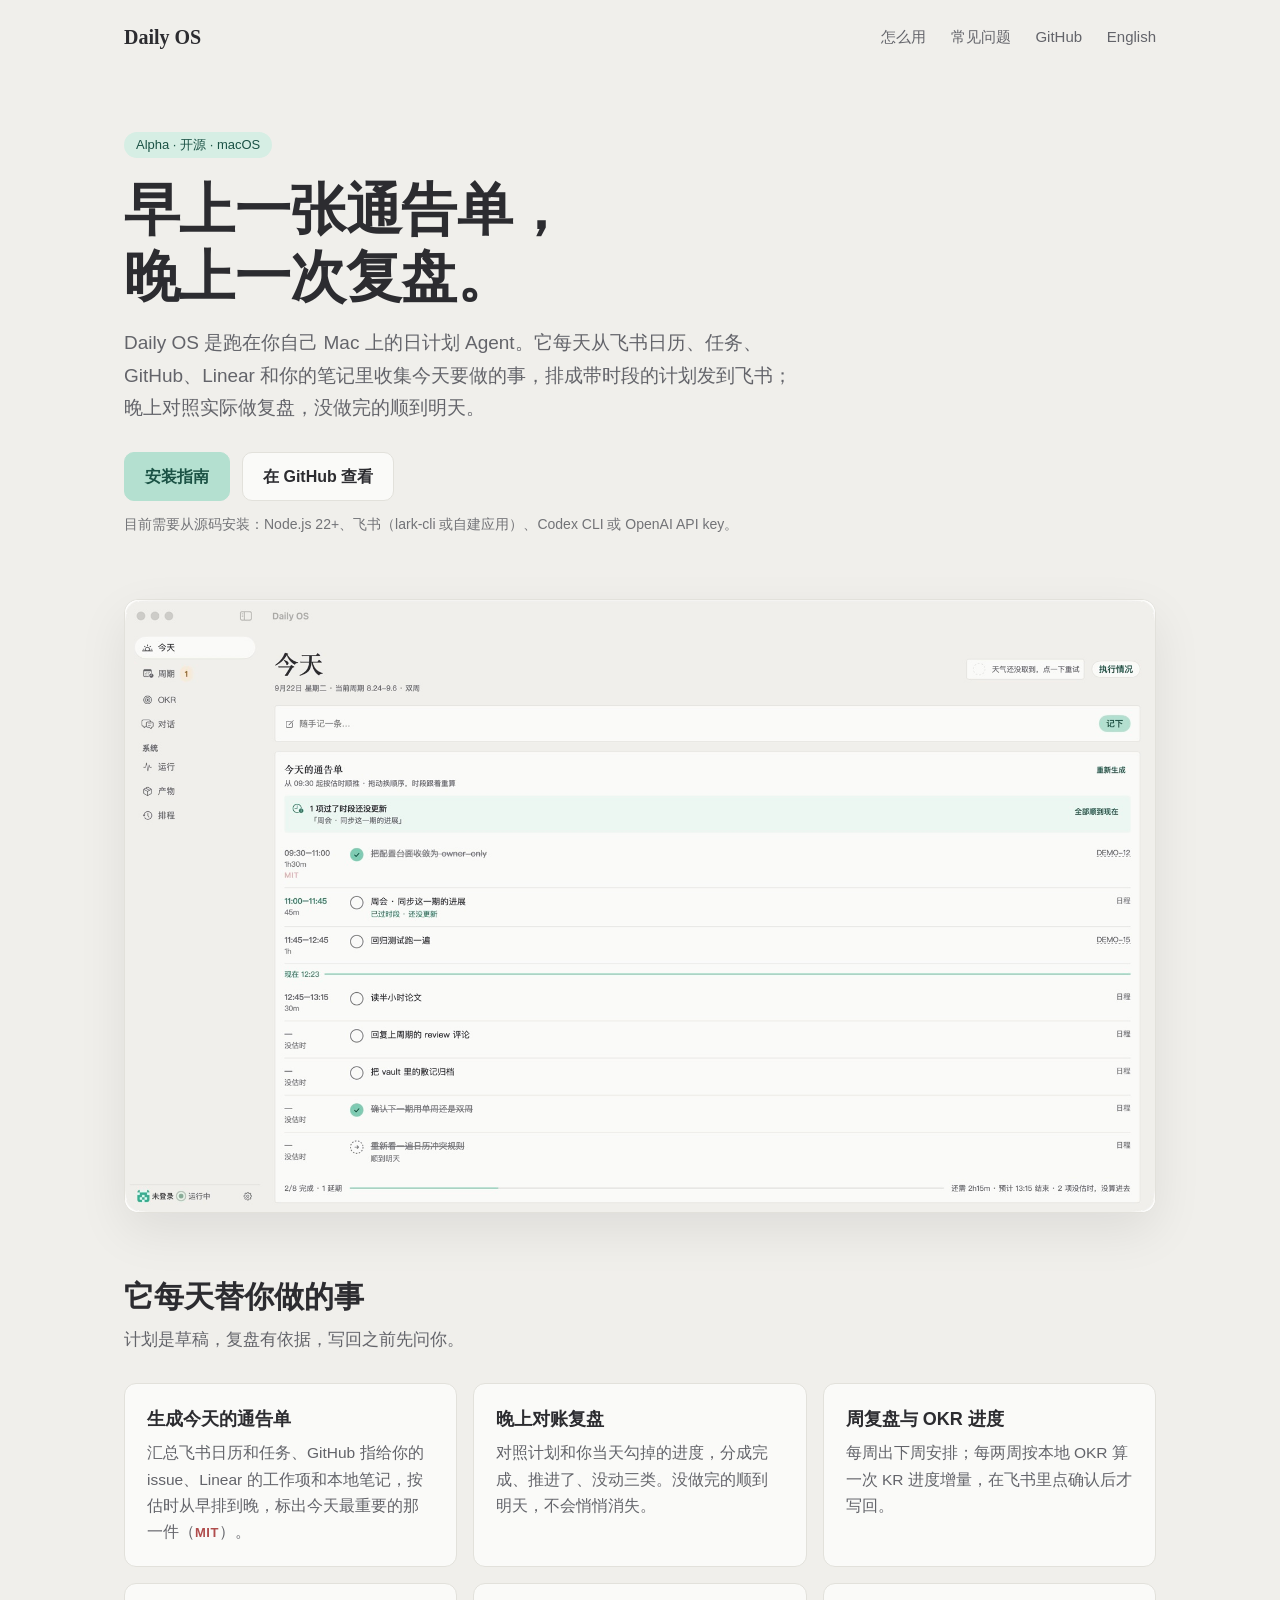
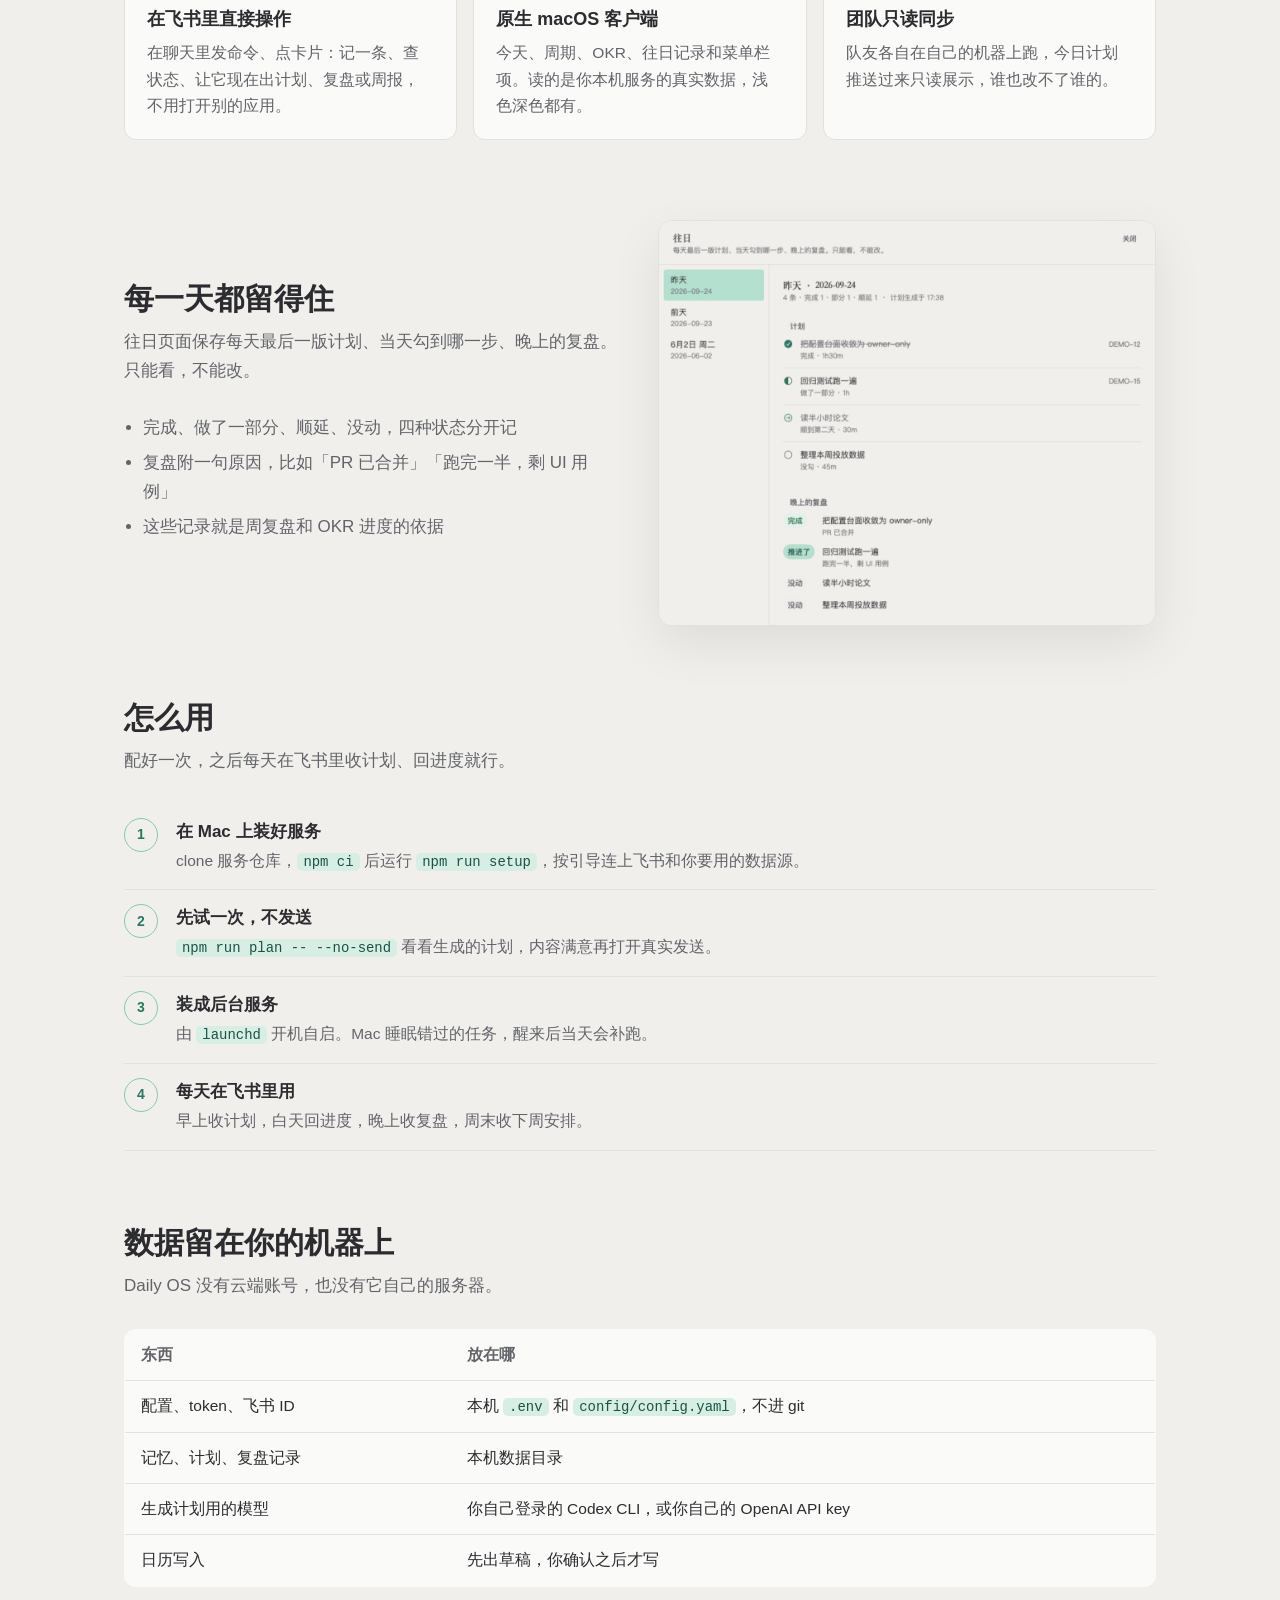
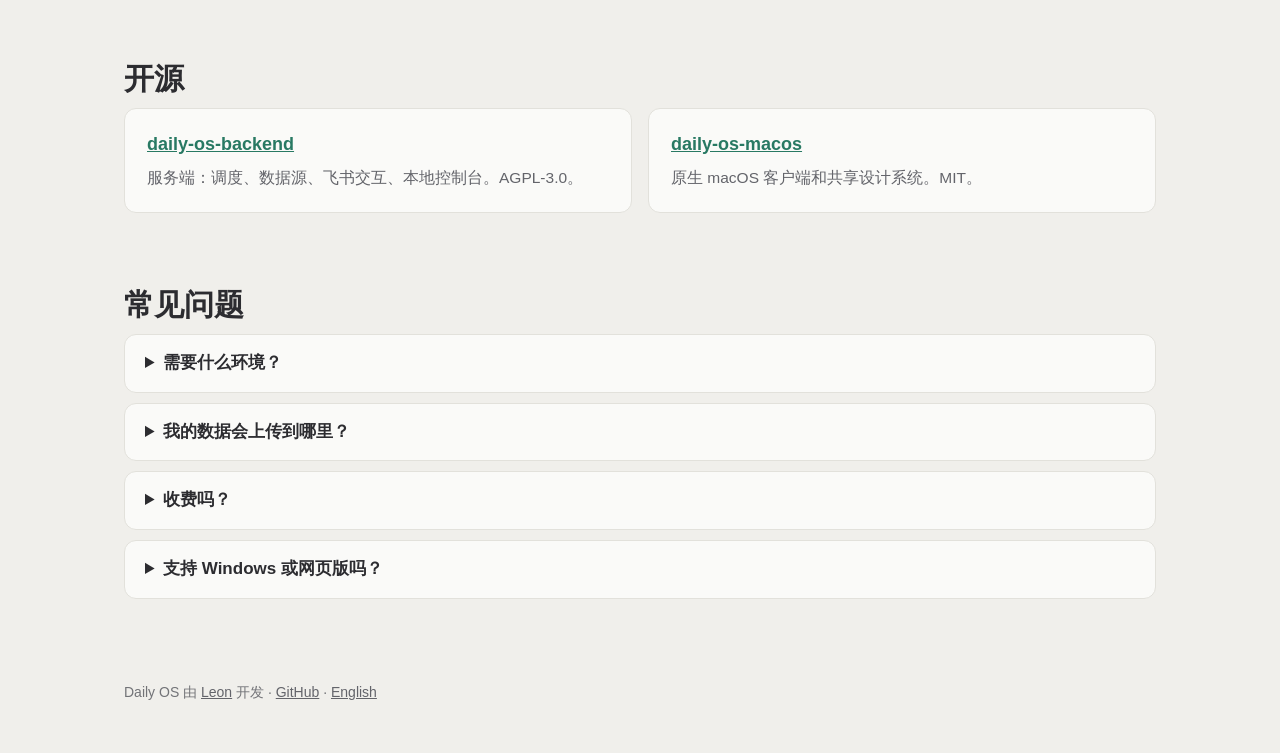
==== index.html @ a63854f8 "Turn the repo into the Daily OS website (GitHub Pages) The umbrella README pointed at repos that hav" ====
<!doctype html>
<html lang="zh-CN">
<head>
<meta charset="utf-8">
<meta name="viewport" content="width=device-width, initial-scale=1">
<title>Daily OS — 跑在你自己 Mac 上的日计划与复盘 Agent（飞书 · macOS）</title>
<meta name="description" content="Daily OS 是本地优先的个人日计划与复盘 Agent：每天早上从飞书日历、任务、GitHub、Linear 和你的笔记生成当天的通告单，晚上对照实际做复盘，没做完的顺到明天。服务跑在你自己的 Mac 上，数据不出本机。开源。">
<link rel="canonical" href="https://alexli-77.github.io/daily-os/">
<link rel="alternate" hreflang="zh-CN" href="https://alexli-77.github.io/daily-os/">
<link rel="alternate" hreflang="en" href="https://alexli-77.github.io/daily-os/en/">
<link rel="alternate" hreflang="x-default" href="https://alexli-77.github.io/daily-os/">
<link rel="icon" href="assets/favicon.svg" type="image/svg+xml">
<meta name="theme-color" content="#F0EFEB">

<meta property="og:type" content="website">
<meta property="og:site_name" content="Daily OS">
<meta property="og:locale" content="zh_CN">
<meta property="og:locale:alternate" content="en_US">
<meta property="og:title" content="Daily OS — 跑在你自己 Mac 上的日计划与复盘 Agent">
<meta property="og:description" content="早上一张通告单，晚上一次复盘。连飞书、GitHub、Linear，数据留在本机。开源。">
<meta property="og:url" content="https://alexli-77.github.io/daily-os/">
<meta property="og:image" content="https://alexli-77.github.io/daily-os/assets/og.jpg">
<meta property="og:image:width" content="1200">
<meta property="og:image:height" content="630">
<meta name="twitter:card" content="summary_large_image">

<link rel="stylesheet" href="assets/style.css">

<script type="application/ld+json">
{
  "@context": "https://schema.org",
  "@type": "SoftwareApplication",
  "name": "Daily OS",
  "alternateName": "daily-os",
  "applicationCategory": "ProductivityApplication",
  "operatingSystem": "macOS",
  "description": "本地优先的个人日计划与复盘 Agent，集成飞书、GitHub 与 Linear，服务运行在用户自己的 Mac 上。",
  "url": "https://alexli-77.github.io/daily-os/",
  "image": "https://alexli-77.github.io/daily-os/assets/og.jpg",
  "screenshot": "https://alexli-77.github.io/daily-os/assets/today-light.jpg",
  "softwareVersion": "0.2.0",
  "isAccessibleForFree": true,
  "offers": { "@type": "Offer", "price": "0", "priceCurrency": "USD" },
  "codeRepository": "https://github.com/alexli-77/daily-os-backend",
  "author": { "@type": "Person", "name": "Yang (Léon) Li", "url": "https://github.com/alexli-77" },
  "inLanguage": ["zh-CN", "en"]
}
</script>
<script type="application/ld+json">
{
  "@context": "https://schema.org",
  "@type": "FAQPage",
  "mainEntity": [
    { "@type": "Question", "name": "Daily OS 需要什么环境？",
      "acceptedAnswer": { "@type": "Answer", "text": "一台 Mac、Node.js 22 以上、本机已登录的 Codex CLI（或一个 OpenAI API key），以及已登录的 lark-cli 或一个飞书自建应用。想在飞书聊天里直接发命令、点卡片，需要自建应用的 App ID 和 App Secret。" } },
    { "@type": "Question", "name": "我的数据会上传到哪里？",
      "acceptedAnswer": { "@type": "Answer", "text": "服务跑在你自己的 Mac 上，配置、记忆和 token 都存在本机被 git 忽略的文件里。生成计划时，相关内容会发给你自己配置的模型（Codex CLI 或 OpenAI API），输出发到你自己的飞书。" } },
    { "@type": "Question", "name": "Daily OS 收费吗？",
      "acceptedAnswer": { "@type": "Answer", "text": "免费。服务端以 AGPL-3.0 开源，macOS 客户端以 MIT 开源。" } },
    { "@type": "Question", "name": "支持 Windows 或网页版吗？",
      "acceptedAnswer": { "@type": "Answer", "text": "目前只支持 macOS。服务自带一个本地浏览器控制台，iOS 客户端在开发中。" } }
  ]
}
</script>
</head>
<body>
<div class="wrap">
  <header class="top">
    <a class="brand" href="./">Daily OS</a>
    <nav>
      <a class="wide" href="#how">怎么用</a>
      <a class="wide" href="#faq">常见问题</a>
      <a href="https://github.com/alexli-77/daily-os-backend">GitHub</a>
      <a href="en/" hreflang="en" lang="en">English</a>
    </nav>
  </header>

  <main>
    <div class="hero">
      <span class="badge">Alpha · 开源 · macOS</span>
      <h1>早上一张通告单，<br>晚上一次复盘。</h1>
      <p class="lede">Daily OS 是跑在你自己 Mac 上的日计划 Agent。它每天从飞书日历、任务、GitHub、Linear 和你的笔记里收集今天要做的事，排成带时段的计划发到飞书；晚上对照实际做复盘，没做完的顺到明天。</p>
      <div class="cta">
        <a class="btn primary" href="https://github.com/alexli-77/daily-os-backend#快速开始">安装指南</a>
        <a class="btn" href="https://github.com/alexli-77/daily-os-backend">在 GitHub 查看</a>
      </div>
      <p class="note">目前需要从源码安装：Node.js 22+、飞书（lark-cli 或自建应用）、Codex CLI 或 OpenAI API key。</p>
    </div>

    <figure class="shot">
      <img src="assets/today-light.jpg" width="1800" height="1069" alt="Daily OS macOS 客户端的「今天」页面：按估时排好时段的通告单，已完成的划掉，过了时段还没更新的标绿提醒，没做完的顺到明天" fetchpriority="high">
    </figure>

    <section id="what">
      <h2>它每天替你做的事</h2>
      <p class="sub">计划是草稿，复盘有依据，写回之前先问你。</p>
      <div class="grid">
        <div class="card">
          <h3>生成今天的通告单</h3>
          <p>汇总飞书日历和任务、GitHub 指给你的 issue、Linear 的工作项和本地笔记，按估时从早排到晚，标出今天最重要的那一件（<span class="mit">MIT</span>）。</p>
        </div>
        <div class="card">
          <h3>晚上对账复盘</h3>
          <p>对照计划和你当天勾掉的进度，分成完成、推进了、没动三类。没做完的顺到明天，不会悄悄消失。</p>
        </div>
        <div class="card">
          <h3>周复盘与 OKR 进度</h3>
          <p>每周出下周安排；每两周按本地 OKR 算一次 KR 进度增量，在飞书里点确认后才写回。</p>
        </div>
        <div class="card">
          <h3>在飞书里直接操作</h3>
          <p>在聊天里发命令、点卡片：记一条、查状态、让它现在出计划、复盘或周报，不用打开别的应用。</p>
        </div>
        <div class="card">
          <h3>原生 macOS 客户端</h3>
          <p>今天、周期、OKR、往日记录和菜单栏项。读的是你本机服务的真实数据，浅色深色都有。</p>
        </div>
        <div class="card">
          <h3>团队只读同步</h3>
          <p>队友各自在自己的机器上跑，今日计划推送过来只读展示，谁也改不了谁的。</p>
        </div>
      </div>
    </section>

    <section id="past">
      <div class="split">
        <div>
          <h2>每一天都留得住</h2>
          <p class="sub">往日页面保存每天最后一版计划、当天勾到哪一步、晚上的复盘。只能看，不能改。</p>
          <ul>
            <li>完成、做了一部分、顺延、没动，四种状态分开记</li>
            <li>复盘附一句原因，比如「PR 已合并」「跑完一半，剩 UI 用例」</li>
            <li>这些记录就是周复盘和 OKR 进度的依据</li>
          </ul>
        </div>
        <figure class="shot">
          <img src="assets/past-days-light.jpg" width="1200" height="976" alt="Daily OS 往日页面：昨天的计划逐条显示完成、部分完成、顺延和没勾，下方是晚上的复盘" loading="lazy">
        </figure>
      </div>
    </section>

    <section id="how">
      <h2>怎么用</h2>
      <p class="sub">配好一次，之后每天在飞书里收计划、回进度就行。</p>
      <ol class="flow">
        <li><b>在 Mac 上装好服务</b><span>clone 服务仓库，<code>npm ci</code> 后运行 <code>npm run setup</code>，按引导连上飞书和你要用的数据源。</span></li>
        <li><b>先试一次，不发送</b><span><code>npm run plan -- --no-send</code> 看看生成的计划，内容满意再打开真实发送。</span></li>
        <li><b>装成后台服务</b><span>由 <code>launchd</code> 开机自启。Mac 睡眠错过的任务，醒来后当天会补跑。</span></li>
        <li><b>每天在飞书里用</b><span>早上收计划，白天回进度，晚上收复盘，周末收下周安排。</span></li>
      </ol>
    </section>

    <section id="privacy">
      <h2>数据留在你的机器上</h2>
      <p class="sub">Daily OS 没有云端账号，也没有它自己的服务器。</p>
      <table>
        <tr><th>东西</th><th>放在哪</th></tr>
        <tr><td>配置、token、飞书 ID</td><td>本机 <code>.env</code> 和 <code>config/config.yaml</code>，不进 git</td></tr>
        <tr><td>记忆、计划、复盘记录</td><td>本机数据目录</td></tr>
        <tr><td>生成计划用的模型</td><td>你自己登录的 Codex CLI，或你自己的 OpenAI API key</td></tr>
        <tr><td>日历写入</td><td>先出草稿，你确认之后才写</td></tr>
      </table>
    </section>

    <section id="open-source">
      <h2>开源</h2>
      <div class="grid">
        <div class="card">
          <h3><a href="https://github.com/alexli-77/daily-os-backend">daily-os-backend</a></h3>
          <p>服务端：调度、数据源、飞书交互、本地控制台。AGPL-3.0。</p>
        </div>
        <div class="card">
          <h3><a href="https://github.com/alexli-77/daily-os-macos">daily-os-macos</a></h3>
          <p>原生 macOS 客户端和共享设计系统。MIT。</p>
        </div>
      </div>
    </section>

    <section id="faq">
      <h2>常见问题</h2>
      <details>
        <summary>需要什么环境？</summary>
        <p>一台 Mac、Node.js 22 以上、本机已登录的 Codex CLI（或一个 OpenAI API key），以及已登录的 lark-cli 或一个飞书自建应用。想在飞书聊天里直接发命令、点卡片，需要自建应用的 App ID 和 App Secret。</p>
      </details>
      <details>
        <summary>我的数据会上传到哪里？</summary>
        <p>服务跑在你自己的 Mac 上，配置、记忆和 token 都存在本机被 git 忽略的文件里。生成计划时，相关内容会发给你自己配置的模型（Codex CLI 或 OpenAI API），输出发到你自己的飞书。</p>
      </details>
      <details>
        <summary>收费吗？</summary>
        <p>免费。服务端以 AGPL-3.0 开源，macOS 客户端以 MIT 开源。</p>
      </details>
      <details>
        <summary>支持 Windows 或网页版吗？</summary>
        <p>目前只支持 macOS。服务自带一个本地浏览器控制台，iOS 客户端在开发中。</p>
      </details>
    </section>
  </main>

  <footer>
    Daily OS 由 <a href="https://github.com/alexli-77">Leon</a> 开发 ·
    <a href="https://github.com/alexli-77/daily-os-backend">GitHub</a> ·
    <a href="en/" hreflang="en" lang="en">English</a>
  </footer>
</div>
</body>
</html>
---- assets/style.css ----
/* Tokens follow daily-os-macos/DESIGN.md so the page looks like the app. */
:root {
  --paper: #F0EFEB;
  --page: #FAFAF8;
  --rule: #E2E1DB;
  --ink: #2C2C30;
  --ink2: #63646A;
  --ink3: #727377;
  --mint100: #D6EEE4;
  --mint200: #B4E0D0;
  --mint400: #7FCCB3;
  --mint600: #287963;
  --mint800: #1B5245;
  --q1: #B04D4D;
  --serif: "Songti SC", "Noto Serif SC", "Source Han Serif SC", Georgia, serif;
  --sans: -apple-system, BlinkMacSystemFont, "PingFang SC", "Hiragino Sans GB", "Microsoft YaHei", "Helvetica Neue", Arial, sans-serif;
}
@media (prefers-color-scheme: dark) {
  :root {
    --paper: #17191A;
    --page: #1F2223;
    --rule: #2F3335;
    --ink: #E8EAEA;
    --ink2: #AEB2B4;
    --ink3: #83898C;
    --mint100: #22352F;
    --mint200: #2B4A40;
    --mint400: #4CA48A;
    --mint600: #86D2BC;
    --mint800: #C9EEE1;
    --q1: #E98383;
  }
}

* { box-sizing: border-box; }
html { -webkit-text-size-adjust: 100%; }
body {
  margin: 0;
  background: var(--paper);
  color: var(--ink);
  font: 17px/1.7 var(--sans);
}
a { color: var(--mint600); }
a:hover { color: var(--mint800); }
img { max-width: 100%; height: auto; display: block; }

.wrap { max-width: 1080px; margin: 0 auto; padding: 0 24px; }

header.top {
  display: flex; align-items: center; justify-content: space-between;
  padding: 20px 0;
}
.brand { font-family: var(--serif); font-size: 20px; font-weight: 700; color: var(--ink); text-decoration: none; }
.brand { white-space: nowrap; }
@media (max-width: 560px) { .top nav a.wide { display: none; } }
.top nav a { color: var(--ink2); text-decoration: none; margin-left: 20px; font-size: 15px; }
.top nav a:hover { color: var(--ink); }

.hero { padding: 56px 0 40px; }
.badge {
  display: inline-block; font-size: 13px; color: var(--mint800);
  background: var(--mint100); border-radius: 999px; padding: 2px 12px;
}
h1 {
  font-family: var(--serif); font-weight: 700;
  font-size: clamp(34px, 5.4vw, 56px); line-height: 1.2;
  margin: 18px 0 16px; letter-spacing: -0.01em;
}
.lede { font-size: 19px; color: var(--ink2); max-width: 680px; margin: 0 0 28px; }
.cta { display: flex; flex-wrap: wrap; gap: 12px; }
.btn {
  display: inline-block; padding: 10px 20px; border-radius: 10px;
  font-weight: 600; font-size: 16px; text-decoration: none;
  border: 1px solid var(--rule); color: var(--ink); background: var(--page);
}
.btn.primary { background: var(--mint200); border-color: var(--mint200); color: var(--mint800); }
.btn:hover { border-color: var(--mint400); color: var(--ink); }
.note { font-size: 14px; color: var(--ink3); margin-top: 12px; }

.shot {
  margin: 8px 0 0; border: 1px solid var(--rule); border-radius: 14px;
  overflow: hidden; background: var(--page);
  box-shadow: 0 18px 50px rgba(0, 0, 0, 0.08);
}

section { padding: 64px 0 8px; }
h2 { font-family: var(--serif); font-size: 30px; line-height: 1.3; margin: 0 0 10px; }
.sub { color: var(--ink2); margin: 0 0 28px; max-width: 680px; }

.grid { display: grid; grid-template-columns: repeat(auto-fit, minmax(280px, 1fr)); gap: 16px; }
.card {
  background: var(--page); border: 1px solid var(--rule); border-radius: 12px;
  padding: 20px 22px;
}
.card h3 { font-size: 18px; margin: 0 0 6px; }
.card p { margin: 0; color: var(--ink2); font-size: 15.5px; }
.card .mit { color: var(--q1); font-size: 13px; font-weight: 600; letter-spacing: 0.04em; }

.split { display: grid; grid-template-columns: 1fr 1fr; gap: 36px; align-items: center; }
@media (max-width: 820px) { .split { grid-template-columns: 1fr; } }
.split ul { padding-left: 1.1em; color: var(--ink2); }
.split li { margin: 6px 0; }

.flow { counter-reset: step; list-style: none; padding: 0; margin: 0; }
.flow li {
  counter-increment: step; position: relative; padding: 14px 0 14px 52px;
  border-bottom: 1px solid var(--rule);
}
.flow li::before {
  content: counter(step); position: absolute; left: 0; top: 14px;
  width: 32px; height: 32px; border-radius: 50%;
  border: 1.5px solid var(--mint400); color: var(--mint600);
  display: grid; place-items: center; font-size: 14px; font-weight: 600;
}
.flow b { display: block; }
.flow span { color: var(--ink2); font-size: 15.5px; }

table { width: 100%; border-collapse: collapse; background: var(--page); border: 1px solid var(--rule); border-radius: 12px; overflow: hidden; }
th, td { text-align: left; padding: 12px 16px; border-bottom: 1px solid var(--rule); font-size: 15.5px; vertical-align: top; }
th { color: var(--ink2); font-weight: 600; }
tr:last-child td { border-bottom: 0; }

details { background: var(--page); border: 1px solid var(--rule); border-radius: 12px; padding: 14px 20px; margin-bottom: 10px; }
summary { cursor: pointer; font-weight: 600; }
details p { color: var(--ink2); margin: 10px 0 0; }

footer { padding: 64px 0 48px; color: var(--ink3); font-size: 14px; }
footer a { color: var(--ink2); }

code { font-family: ui-monospace, SFMono-Regular, Menlo, monospace; font-size: 0.9em; background: var(--mint100); color: var(--mint800); padding: 1px 6px; border-radius: 5px; }
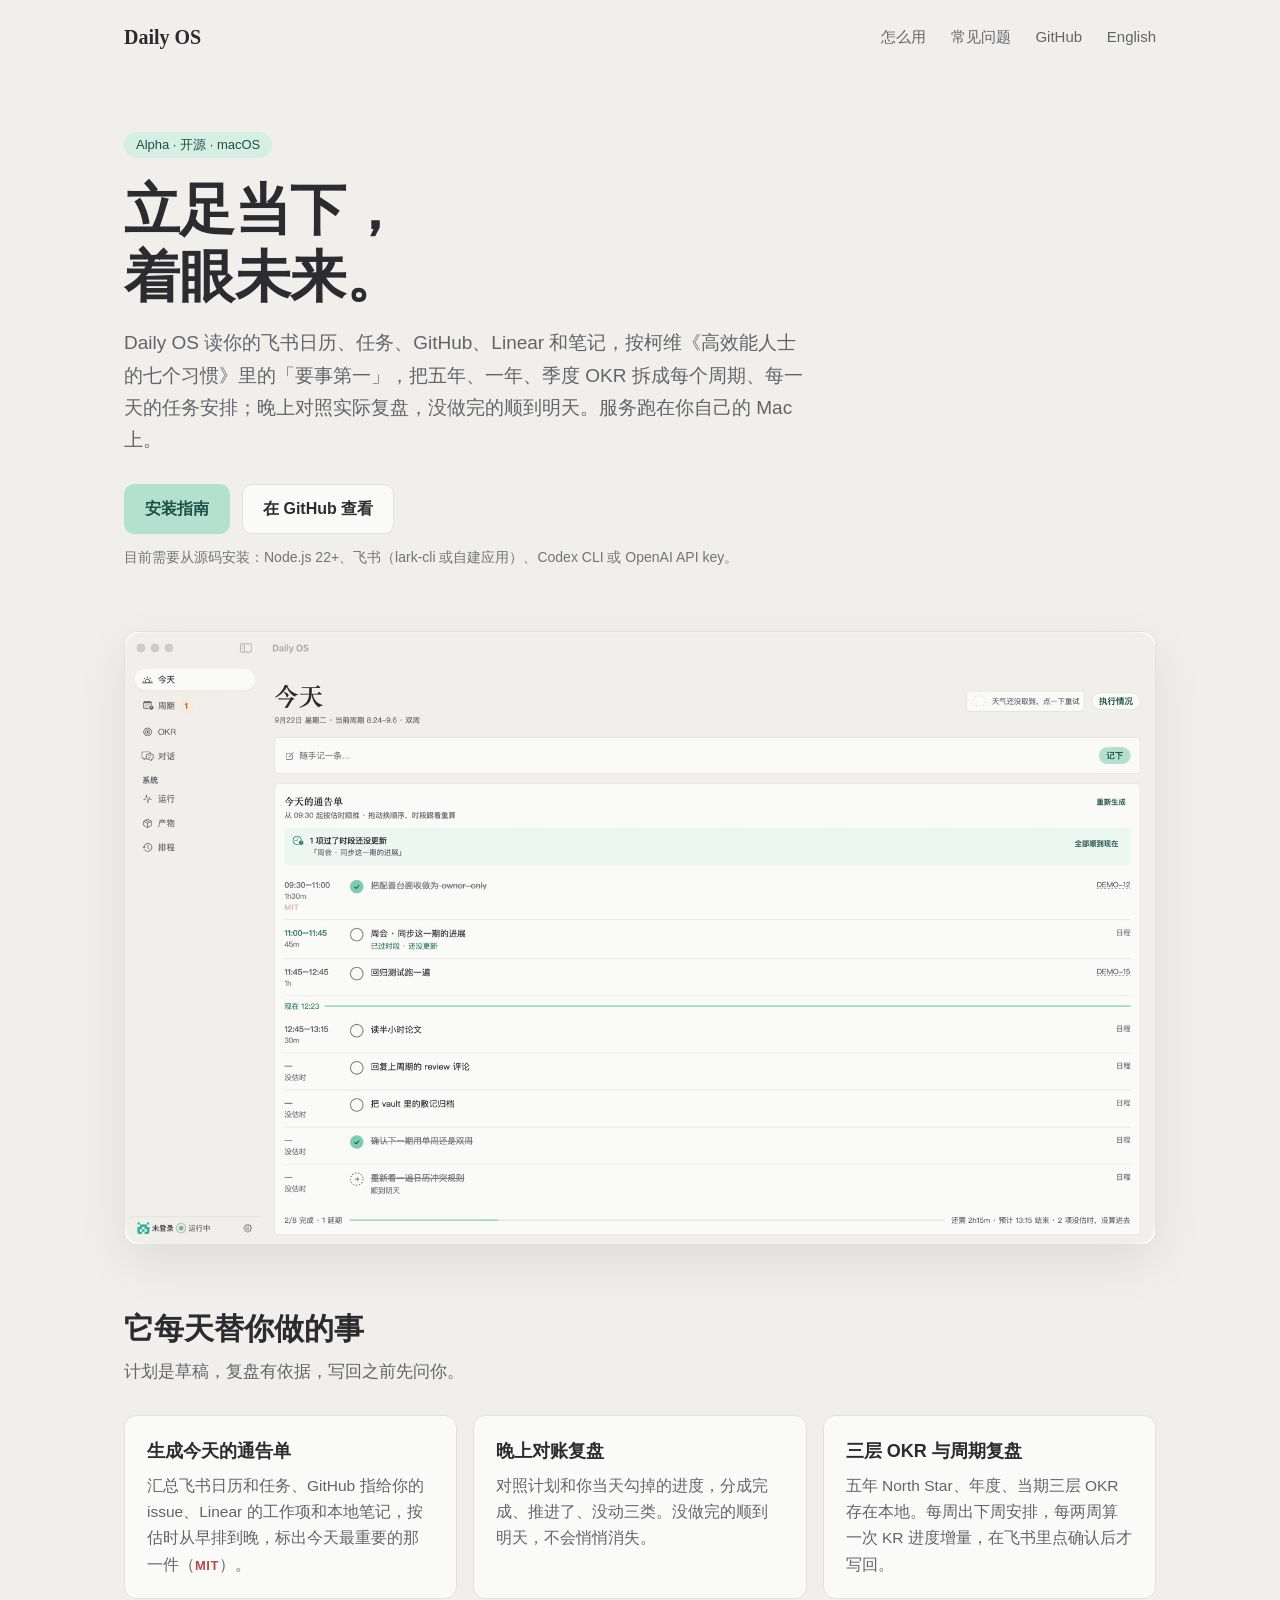
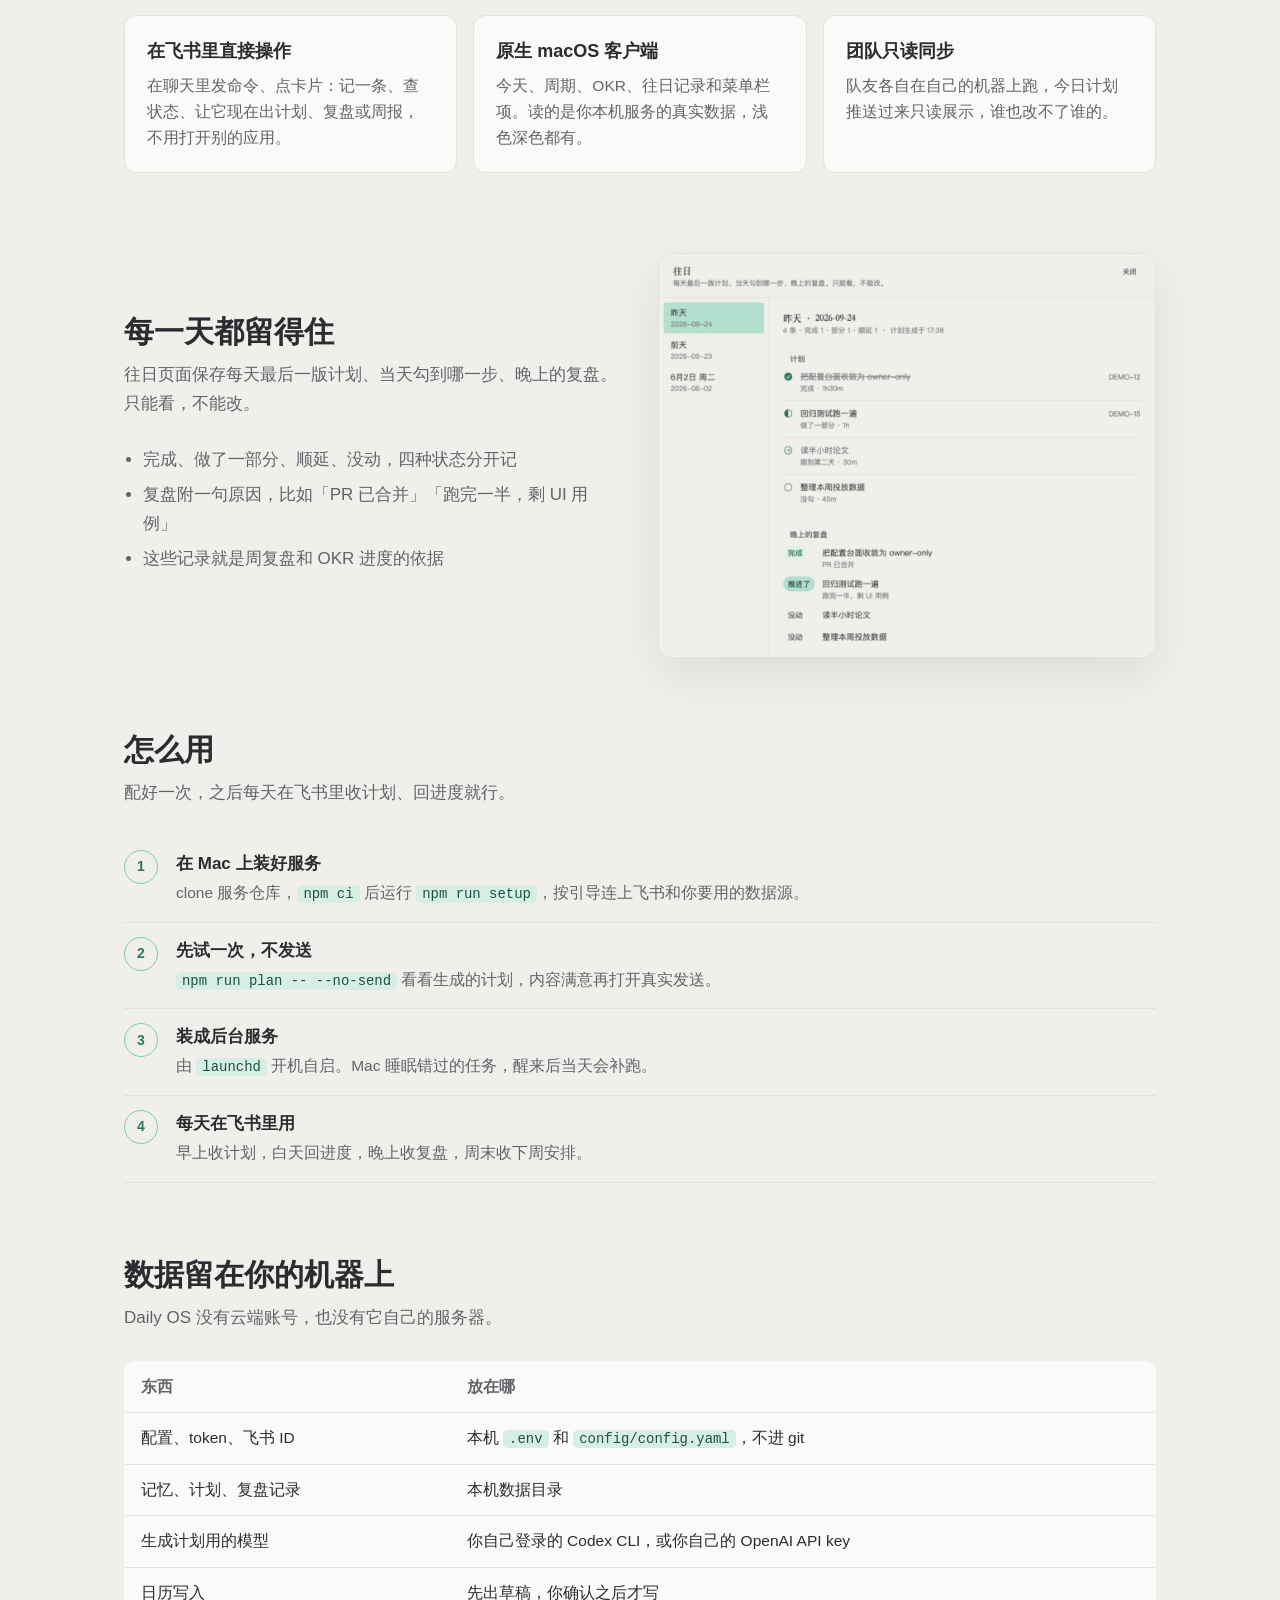
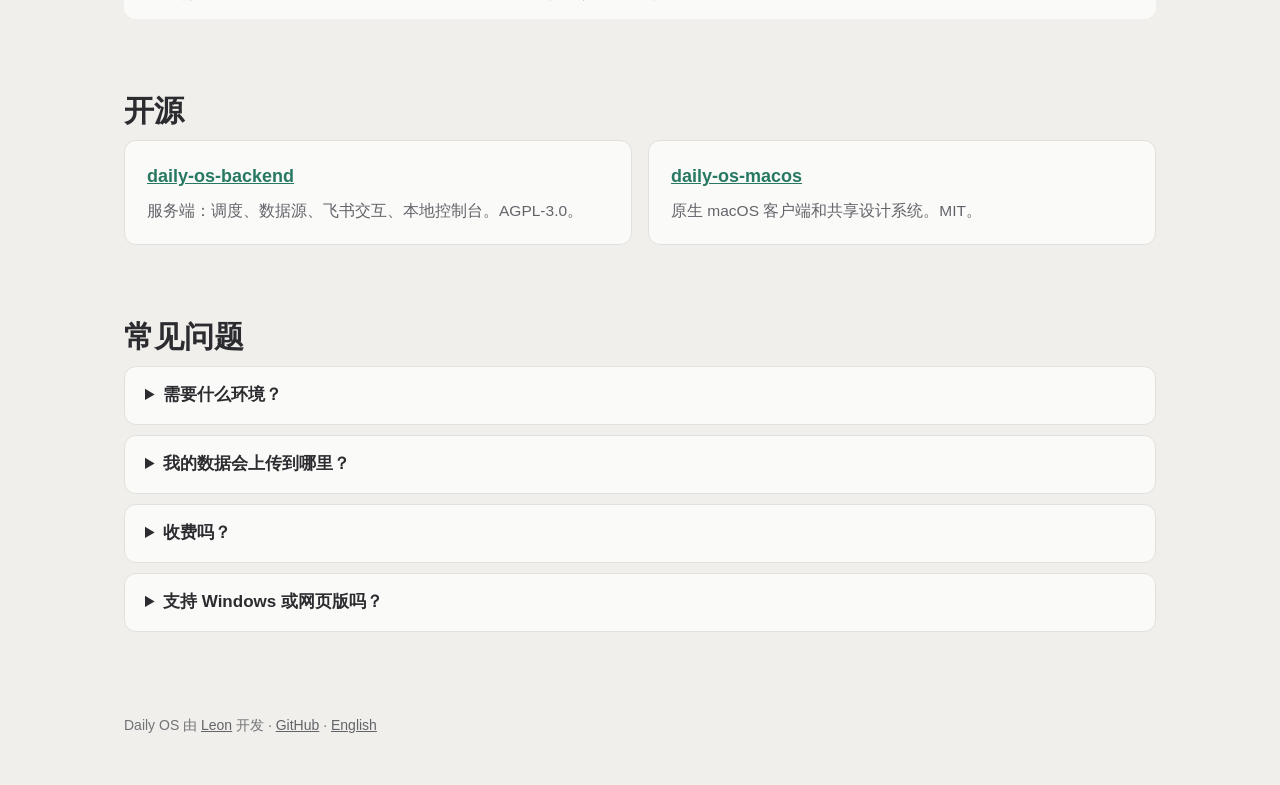
==== commit 3a17cbf4: "Reframe the site around three-level OKRs and Put First Things First New headline 立足当下，着眼未来 / Focus o" ====
--- a/index.html
+++ b/index.html
@@ -3,8 +3,8 @@
 <head>
 <meta charset="utf-8">
 <meta name="viewport" content="width=device-width, initial-scale=1">
-<title>Daily OS — 跑在你自己 Mac 上的日计划与复盘 Agent（飞书 · macOS）</title>
-<meta name="description" content="Daily OS 是本地优先的个人日计划与复盘 Agent：每天早上从飞书日历、任务、GitHub、Linear 和你的笔记生成当天的通告单，晚上对照实际做复盘，没做完的顺到明天。服务跑在你自己的 Mac 上，数据不出本机。开源。">
+<title>Daily OS — 从五年 OKR 到每日计划的个人规划 Agent（飞书 · macOS）</title>
+<meta name="description" content="Daily OS 是跑在你自己 Mac 上的个人规划 Agent：读飞书日历、任务、GitHub、Linear 和笔记，按《高效能人士的七个习惯》的「要事第一」，把五年、一年、季度 OKR 拆成每个周期、每一天的任务安排，晚上复盘，没做完的顺到明天。数据不出本机，开源。">
 <link rel="canonical" href="https://alexli-77.github.io/daily-os/">
 <link rel="alternate" hreflang="zh-CN" href="https://alexli-77.github.io/daily-os/">
 <link rel="alternate" hreflang="en" href="https://alexli-77.github.io/daily-os/en/">
@@ -16,8 +16,8 @@
 <meta property="og:site_name" content="Daily OS">
 <meta property="og:locale" content="zh_CN">
 <meta property="og:locale:alternate" content="en_US">
-<meta property="og:title" content="Daily OS — 跑在你自己 Mac 上的日计划与复盘 Agent">
-<meta property="og:description" content="早上一张通告单，晚上一次复盘。连飞书、GitHub、Linear，数据留在本机。开源。">
+<meta property="og:title" content="Daily OS — 立足当下，着眼未来">
+<meta property="og:description" content="把五年、一年、季度 OKR 拆成每个周期、每一天的安排。要事第一，数据留在本机。开源。">
 <meta property="og:url" content="https://alexli-77.github.io/daily-os/">
 <meta property="og:image" content="https://alexli-77.github.io/daily-os/assets/og.jpg">
 <meta property="og:image:width" content="1200">
@@ -34,7 +34,7 @@
   "alternateName": "daily-os",
   "applicationCategory": "ProductivityApplication",
   "operatingSystem": "macOS",
-  "description": "本地优先的个人日计划与复盘 Agent，集成飞书、GitHub 与 Linear，服务运行在用户自己的 Mac 上。",
+  "description": "本地优先的个人规划 Agent：基于《高效能人士的七个习惯》的「要事第一」，把五年、一年、季度 OKR 拆成周期与每日任务安排，集成飞书、GitHub 与 Linear，运行在用户自己的 Mac 上。",
   "url": "https://alexli-77.github.io/daily-os/",
   "image": "https://alexli-77.github.io/daily-os/assets/og.jpg",
   "screenshot": "https://alexli-77.github.io/daily-os/assets/today-light.jpg",
@@ -78,8 +78,8 @@
   <main>
     <div class="hero">
       <span class="badge">Alpha · 开源 · macOS</span>
-      <h1>早上一张通告单，<br>晚上一次复盘。</h1>
-      <p class="lede">Daily OS 是跑在你自己 Mac 上的日计划 Agent。它每天从飞书日历、任务、GitHub、Linear 和你的笔记里收集今天要做的事，排成带时段的计划发到飞书；晚上对照实际做复盘，没做完的顺到明天。</p>
+      <h1>立足当下，<br>着眼未来。</h1>
+      <p class="lede">Daily OS 读你的飞书日历、任务、GitHub、Linear 和笔记，按柯维《高效能人士的七个习惯》里的「要事第一」，把五年、一年、季度 OKR 拆成每个周期、每一天的任务安排；晚上对照实际复盘，没做完的顺到明天。服务跑在你自己的 Mac 上。</p>
       <div class="cta">
         <a class="btn primary" href="https://github.com/alexli-77/daily-os-backend#快速开始">安装指南</a>
         <a class="btn" href="https://github.com/alexli-77/daily-os-backend">在 GitHub 查看</a>
@@ -104,8 +104,8 @@
           <p>对照计划和你当天勾掉的进度，分成完成、推进了、没动三类。没做完的顺到明天，不会悄悄消失。</p>
         </div>
         <div class="card">
-          <h3>周复盘与 OKR 进度</h3>
-          <p>每周出下周安排；每两周按本地 OKR 算一次 KR 进度增量，在飞书里点确认后才写回。</p>
+          <h3>三层 OKR 与周期复盘</h3>
+          <p>五年 North Star、年度、当期三层 OKR 存在本地。每周出下周安排，每两周算一次 KR 进度增量，在飞书里点确认后才写回。</p>
         </div>
         <div class="card">
           <h3>在飞书里直接操作</h3>
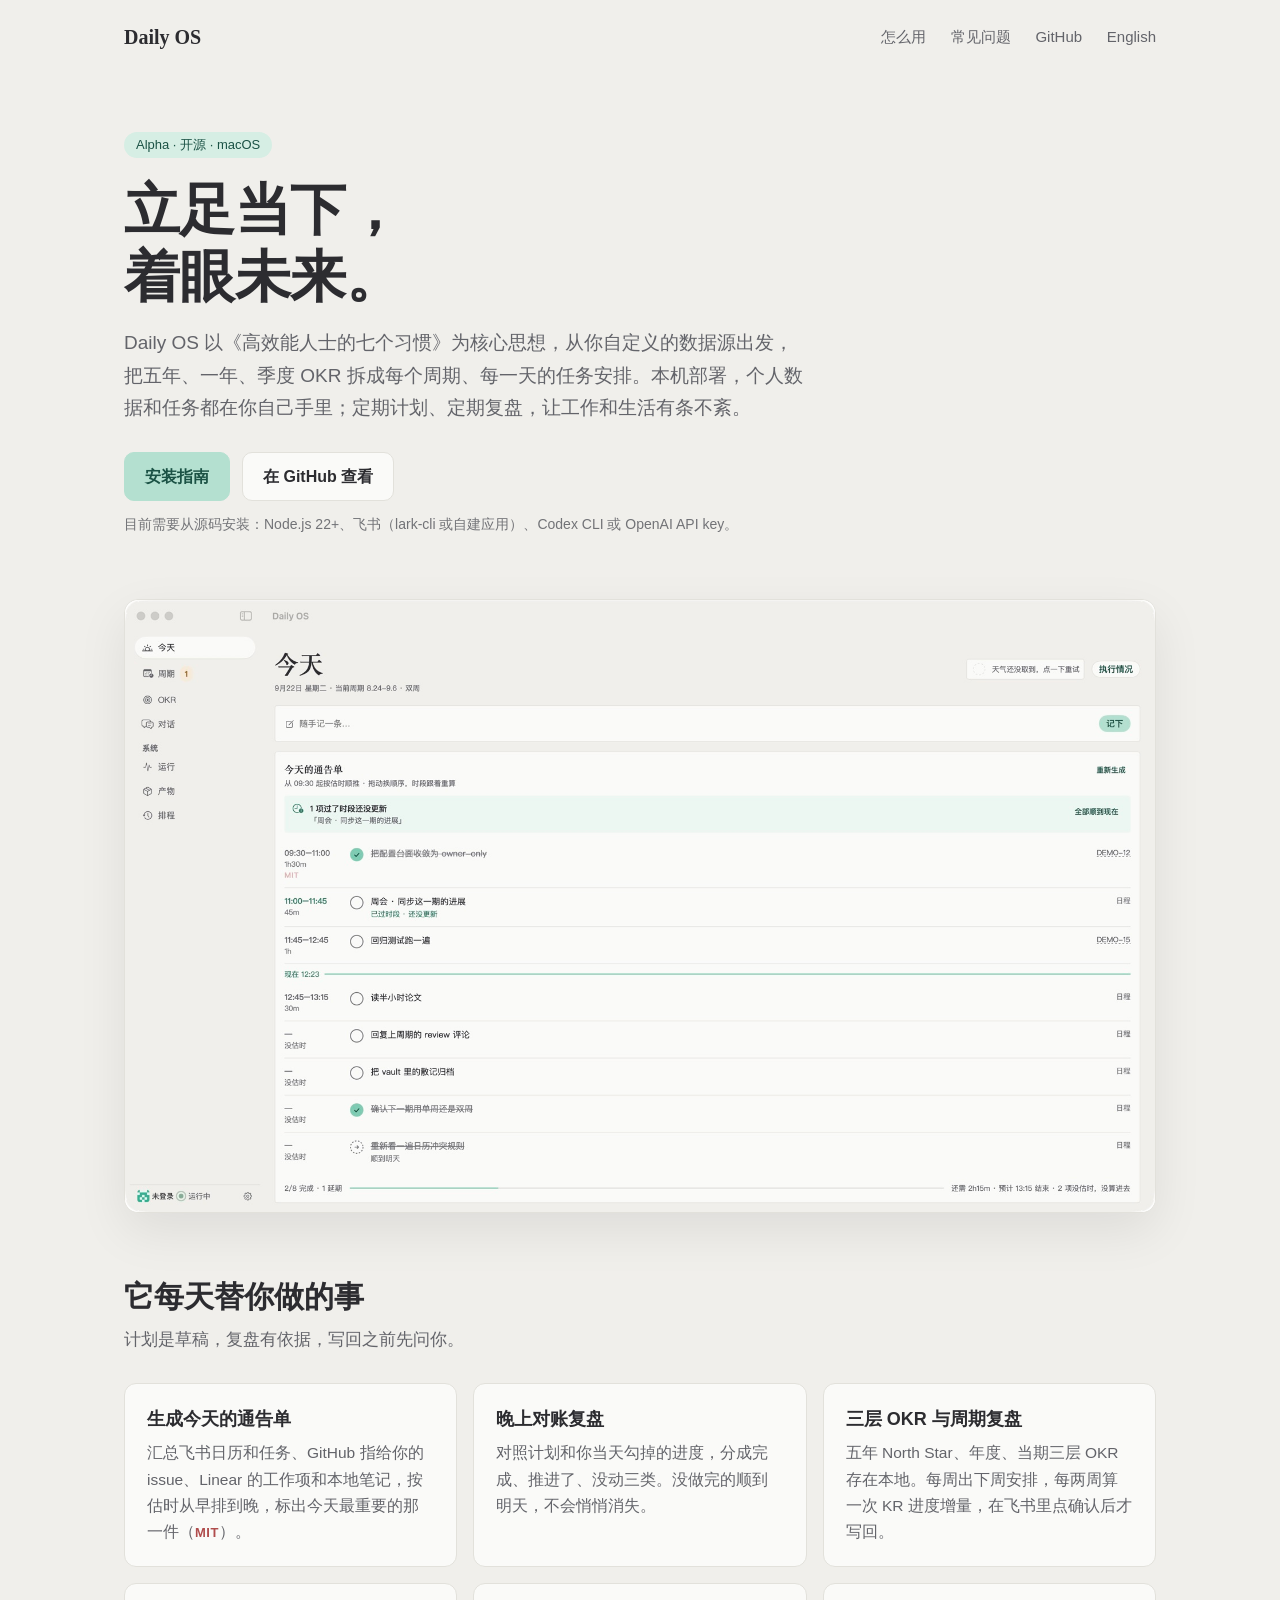
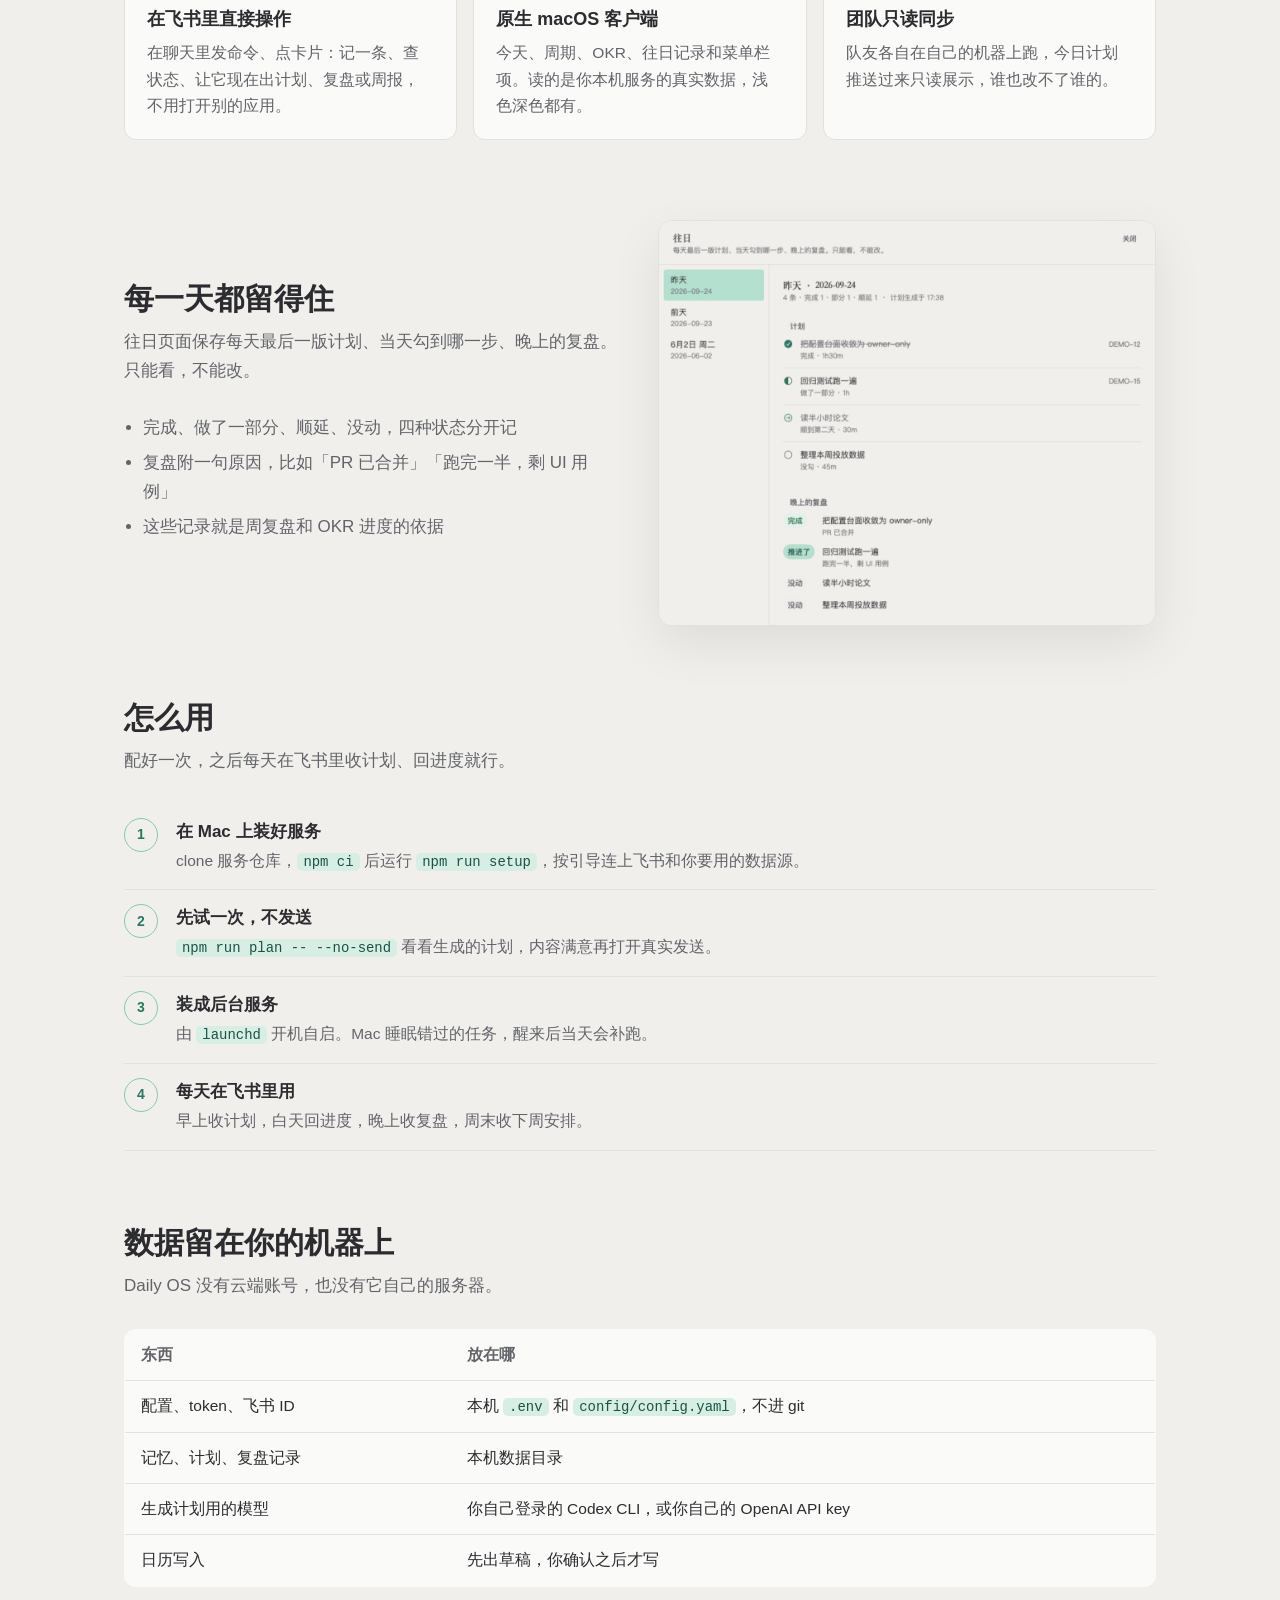
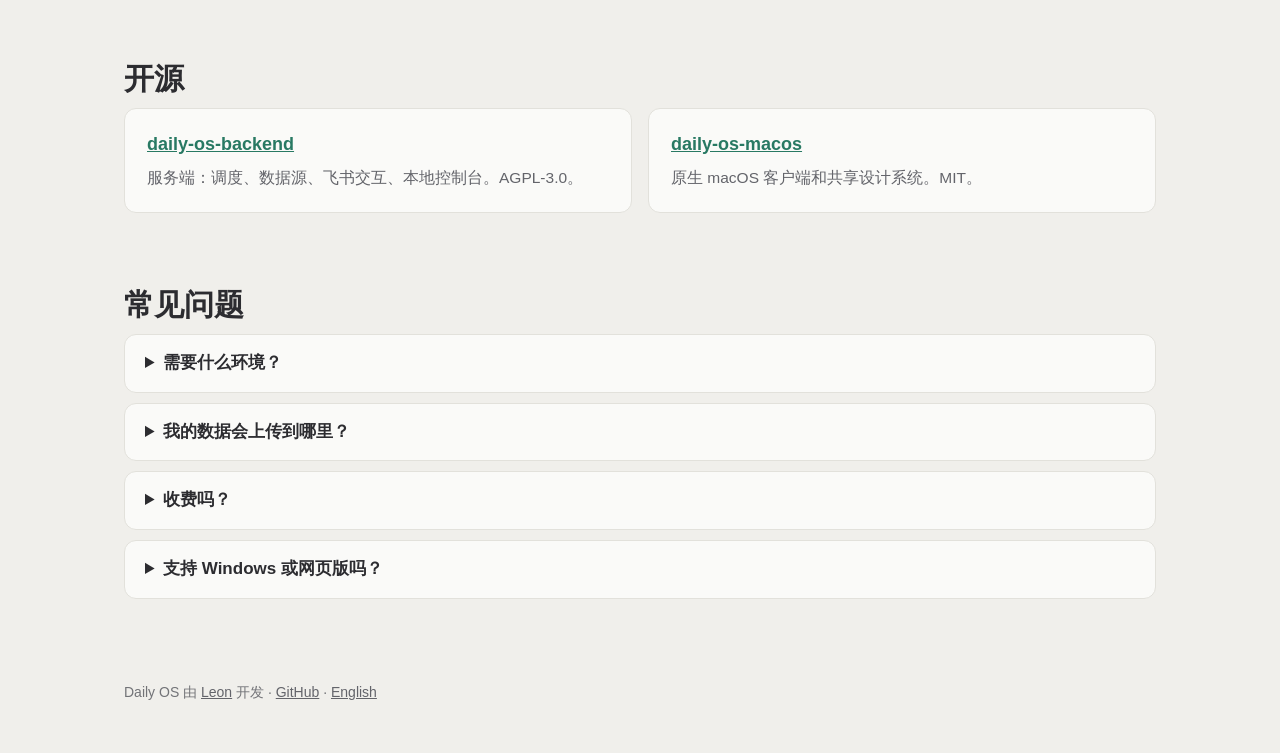
==== commit 8b384f26: "Shorten the hero subtitle Co-Authored-By: Claude Opus 5.5 <noreply@anthropic.com>" ====
--- a/index.html
+++ b/index.html
@@ -79,7 +79,7 @@
     <div class="hero">
       <span class="badge">Alpha · 开源 · macOS</span>
       <h1>立足当下，<br>着眼未来。</h1>
-      <p class="lede">Daily OS 读你的飞书日历、任务、GitHub、Linear 和笔记，按柯维《高效能人士的七个习惯》里的「要事第一」，把五年、一年、季度 OKR 拆成每个周期、每一天的任务安排；晚上对照实际复盘，没做完的顺到明天。服务跑在你自己的 Mac 上。</p>
+      <p class="lede">Daily OS 以《高效能人士的七个习惯》为核心思想，从你自定义的数据源出发，把五年、一年、季度 OKR 拆成每个周期、每一天的任务安排。本机部署，个人数据和任务都在你自己手里；定期计划、定期复盘，让工作和生活有条不紊。</p>
       <div class="cta">
         <a class="btn primary" href="https://github.com/alexli-77/daily-os-backend#快速开始">安装指南</a>
         <a class="btn" href="https://github.com/alexli-77/daily-os-backend">在 GitHub 查看</a>
